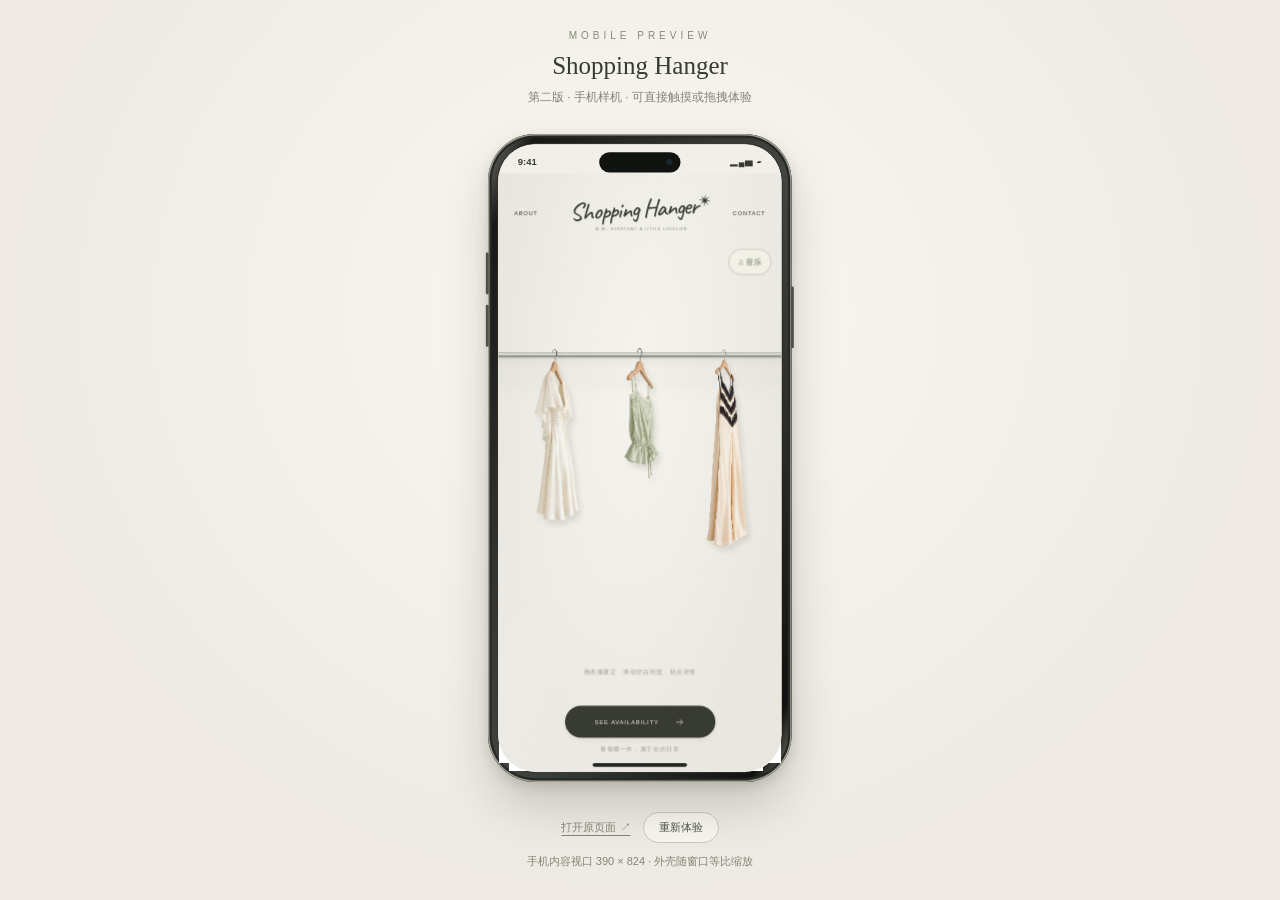
==== docs/mobile-preview.html @ 3c901c69 "Add mobile hanger demo, synthesized music and Xiaohongshu package" ====
<!doctype html>
<html lang="zh-CN"><head><meta charset="utf-8"><meta name="viewport" content="width=device-width,initial-scale=1"><title>Shopping Hanger · 手机样机预览</title>
<style>
*{box-sizing:border-box}body{margin:0;background:#eeeae3;color:#353b30;font-family:-apple-system,BlinkMacSystemFont,"Segoe UI",sans-serif;min-height:100svh;display:flex;flex-direction:column;align-items:center;background-image:radial-gradient(ellipse at 50% 35%,#faf8f3,transparent 70%)}header{text-align:center;padding:25px 20px 16px}header small{font-size:10px;letter-spacing:4px;color:#858a79}h1{font-family:Georgia,serif;font-size:25px;font-weight:400;margin:9px 0}header p{font-size:12px;color:#818477;margin:0}main{flex:1;width:100%;display:flex;align-items:center;justify-content:center;min-height:0;padding:12px 24px 30px}.space{position:relative}.phone{position:absolute;top:0;left:0;width:418px;height:892px;border-radius:65px;background:linear-gradient(115deg,#777771,#181917 8%,#42453f 52%,#11120f 93%,#85877c);padding:13px;box-shadow:0 35px 65px #39372c35,0 7px 15px #39372c25,inset 0 0 0 2px #9d9e93,inset 0 0 0 5px #262923;transform-origin:top left}.screen{position:relative;width:392px;height:866px;background:#f2f0e8;border:1px solid #111;border-radius:52px;overflow:hidden}.status{height:40px;display:flex;justify-content:space-between;align-items:center;padding:8px 27px 0;font-size:13px;font-weight:600;color:#353b30;background:#f1efe8}.island{position:absolute;top:11px;left:50%;transform:translateX(-50%);width:112px;height:28px;background:#111310;border-radius:20px;z-index:5}.camera{position:absolute;right:11px;top:9px;width:9px;height:9px;background:radial-gradient(circle,#273c4d,#101a24 60%);border:1px solid #252e32;border-radius:50%}.signals{font-size:11px;letter-spacing:1px}iframe{border:0;display:block;width:390px;height:824px;background:#f1efe8}.home{position:absolute;bottom:7px;left:50%;transform:translateX(-50%);width:130px;height:5px;border-radius:5px;background:#242822;pointer-events:none}.button{position:absolute;width:4px;background:#4d5148;border-radius:3px;left:-3px;top:163px;height:58px}.button.two{top:235px}.button.power{left:auto;right:-3px;top:210px;height:85px}footer{padding:0 16px 20px;font-size:11px;color:#828676;text-align:center}a{color:inherit;text-underline-offset:4px}button{border:1px solid #c8cbbf;background:#f8f6f0;color:#515847;border-radius:20px;padding:7px 15px;font:inherit;cursor:pointer;margin-left:12px}@media(max-width:500px){header{padding-top:16px}h1{font-size:21px}main{padding:8px 15px 22px}footer{padding-bottom:12px}}
</style></head><body>
<header><small>MOBILE PREVIEW</small><h1>Shopping Hanger</h1><p>第二版 · 手机样机 · 可直接触摸或拖拽体验</p></header>
<main><div class="space" id="space"><div class="phone" id="phone"><i class="button"></i><i class="button two"></i><i class="button power"></i><div class="screen"><div class="status"><span>9:41</span><span class="signals">▂▄▆ ▰</span></div><div class="island"><span class="camera"></span></div><iframe id="preview" title="衣架购物单页第二版手机预览" src="mobile.html"></iframe><div class="home"></div></div></div></div></main>
<footer><a href="mobile.html" target="_blank">打开原页面 ↗</a><button id="reload" type="button">重新体验</button><p>手机内容视口 390 × 824 · 外壳随窗口等比缩放</p></footer>
<script>
const main=document.querySelector('main'),phone=document.getElementById('phone'),space=document.getElementById('space');
function fit(){const r=main.getBoundingClientRect(),scale=Math.max(.15,Math.min(1,(r.width-48)/418,(r.height-42)/892));phone.style.transform=`scale(${scale})`;space.style.width=418*scale+'px';space.style.height=892*scale+'px'}
new ResizeObserver(fit).observe(main);window.addEventListener('resize',fit);fit();document.getElementById('reload').onclick=()=>{document.getElementById('preview').src='mobile.html'};
</script></body></html>
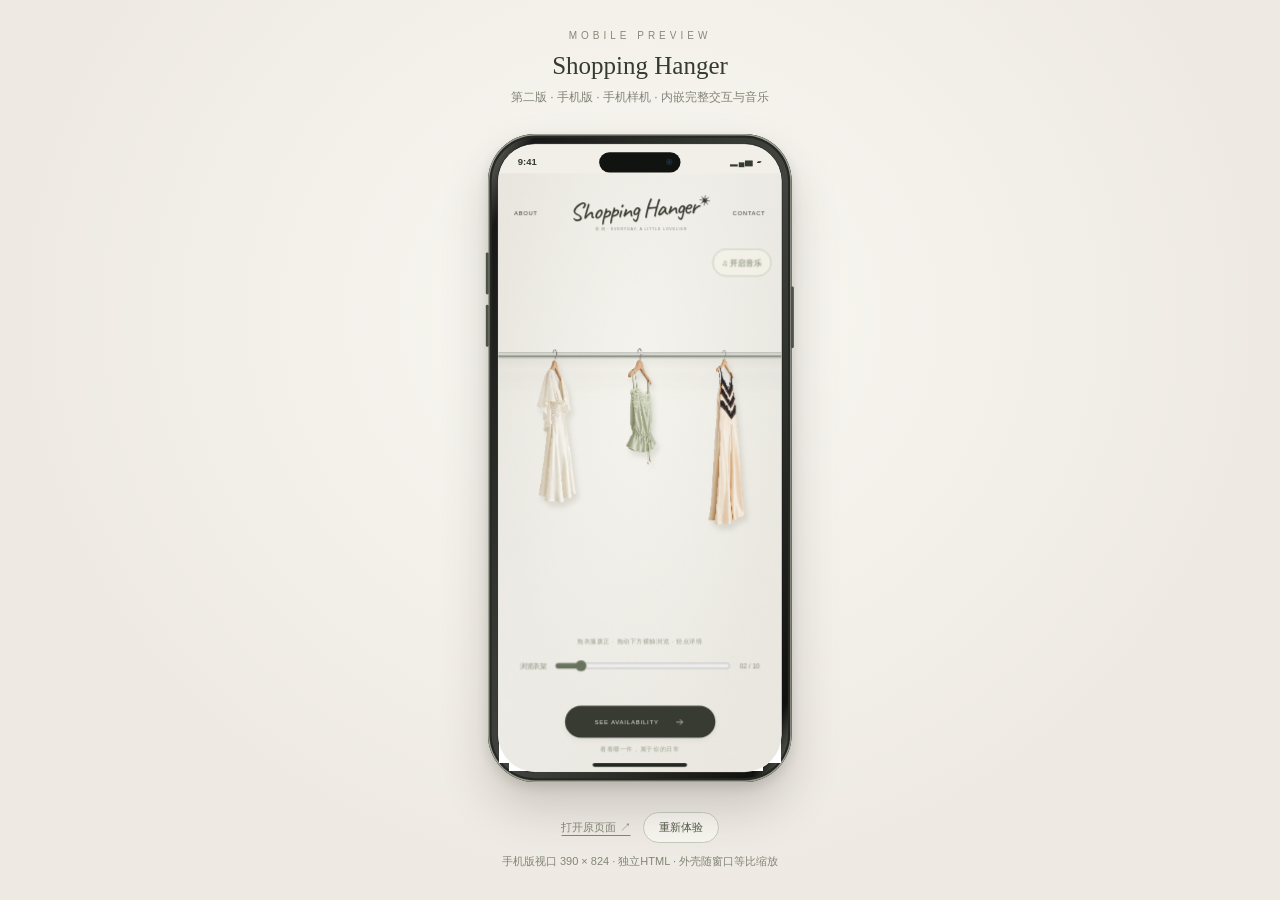
==== commit 37d051a5: "Embed complete mobile content inside standalone phone preview" ====
--- a/docs/mobile-preview.html
+++ b/docs/mobile-preview.html
@@ -3,11 +3,1267 @@
 <style>
 *{box-sizing:border-box}body{margin:0;background:#eeeae3;color:#353b30;font-family:-apple-system,BlinkMacSystemFont,"Segoe UI",sans-serif;min-height:100svh;display:flex;flex-direction:column;align-items:center;background-image:radial-gradient(ellipse at 50% 35%,#faf8f3,transparent 70%)}header{text-align:center;padding:25px 20px 16px}header small{font-size:10px;letter-spacing:4px;color:#858a79}h1{font-family:Georgia,serif;font-size:25px;font-weight:400;margin:9px 0}header p{font-size:12px;color:#818477;margin:0}main{flex:1;width:100%;display:flex;align-items:center;justify-content:center;min-height:0;padding:12px 24px 30px}.space{position:relative}.phone{position:absolute;top:0;left:0;width:418px;height:892px;border-radius:65px;background:linear-gradient(115deg,#777771,#181917 8%,#42453f 52%,#11120f 93%,#85877c);padding:13px;box-shadow:0 35px 65px #39372c35,0 7px 15px #39372c25,inset 0 0 0 2px #9d9e93,inset 0 0 0 5px #262923;transform-origin:top left}.screen{position:relative;width:392px;height:866px;background:#f2f0e8;border:1px solid #111;border-radius:52px;overflow:hidden}.status{height:40px;display:flex;justify-content:space-between;align-items:center;padding:8px 27px 0;font-size:13px;font-weight:600;color:#353b30;background:#f1efe8}.island{position:absolute;top:11px;left:50%;transform:translateX(-50%);width:112px;height:28px;background:#111310;border-radius:20px;z-index:5}.camera{position:absolute;right:11px;top:9px;width:9px;height:9px;background:radial-gradient(circle,#273c4d,#101a24 60%);border:1px solid #252e32;border-radius:50%}.signals{font-size:11px;letter-spacing:1px}iframe{border:0;display:block;width:390px;height:824px;background:#f1efe8}.home{position:absolute;bottom:7px;left:50%;transform:translateX(-50%);width:130px;height:5px;border-radius:5px;background:#242822;pointer-events:none}.button{position:absolute;width:4px;background:#4d5148;border-radius:3px;left:-3px;top:163px;height:58px}.button.two{top:235px}.button.power{left:auto;right:-3px;top:210px;height:85px}footer{padding:0 16px 20px;font-size:11px;color:#828676;text-align:center}a{color:inherit;text-underline-offset:4px}button{border:1px solid #c8cbbf;background:#f8f6f0;color:#515847;border-radius:20px;padding:7px 15px;font:inherit;cursor:pointer;margin-left:12px}@media(max-width:500px){header{padding-top:16px}h1{font-size:21px}main{padding:8px 15px 22px}footer{padding-bottom:12px}}
 </style></head><body>
-<header><small>MOBILE PREVIEW</small><h1>Shopping Hanger</h1><p>第二版 · 手机样机 · 可直接触摸或拖拽体验</p></header>
-<main><div class="space" id="space"><div class="phone" id="phone"><i class="button"></i><i class="button two"></i><i class="button power"></i><div class="screen"><div class="status"><span>9:41</span><span class="signals">▂▄▆ ▰</span></div><div class="island"><span class="camera"></span></div><iframe id="preview" title="衣架购物单页第二版手机预览" src="mobile.html"></iframe><div class="home"></div></div></div></div></main>
-<footer><a href="mobile.html" target="_blank">打开原页面 ↗</a><button id="reload" type="button">重新体验</button><p>手机内容视口 390 × 824 · 外壳随窗口等比缩放</p></footer>
+<header><small>MOBILE PREVIEW</small><h1>Shopping Hanger</h1><p>第二版 · 手机版 · 手机样机 · 内嵌完整交互与音乐</p></header>
+<main><div class="space" id="space"><div class="phone" id="phone"><i class="button"></i><i class="button two"></i><i class="button power"></i><div class="screen"><div class="status"><span>9:41</span><span class="signals">▂▄▆ ▰</span></div><div class="island"><span class="camera"></span></div><iframe id="preview" title="手机版衣架购物交互内容" srcdoc="&lt;!doctype html&gt;
+&lt;html lang=&quot;zh-CN&quot;&gt;
+&lt;head&gt;
+  &lt;meta charset=&quot;UTF-8&quot;&gt;
+  &lt;meta name=&quot;viewport&quot; content=&quot;width=device-width, initial-scale=1.0&quot;&gt;
+  &lt;meta name=&quot;theme-color&quot; content=&quot;#eeeae2&quot;&gt;
+  &lt;meta name=&quot;description&quot; content=&quot;衣间 Shopping Hanger。像走进一家小店，慢慢挑选你的下一件心动。十款真实服饰，拖拽原架拨正，轻点细看。&quot;&gt;
+  &lt;title&gt;衣间 · Shopping Hanger · 第二版&lt;/title&gt;
+  &lt;link rel=&quot;icon&quot; href=&quot;[data-uri]&quot; type=&quot;image/svg+xml&quot;&gt;
+  &lt;link rel=&quot;preload&quot; href=&quot;[data-uri]